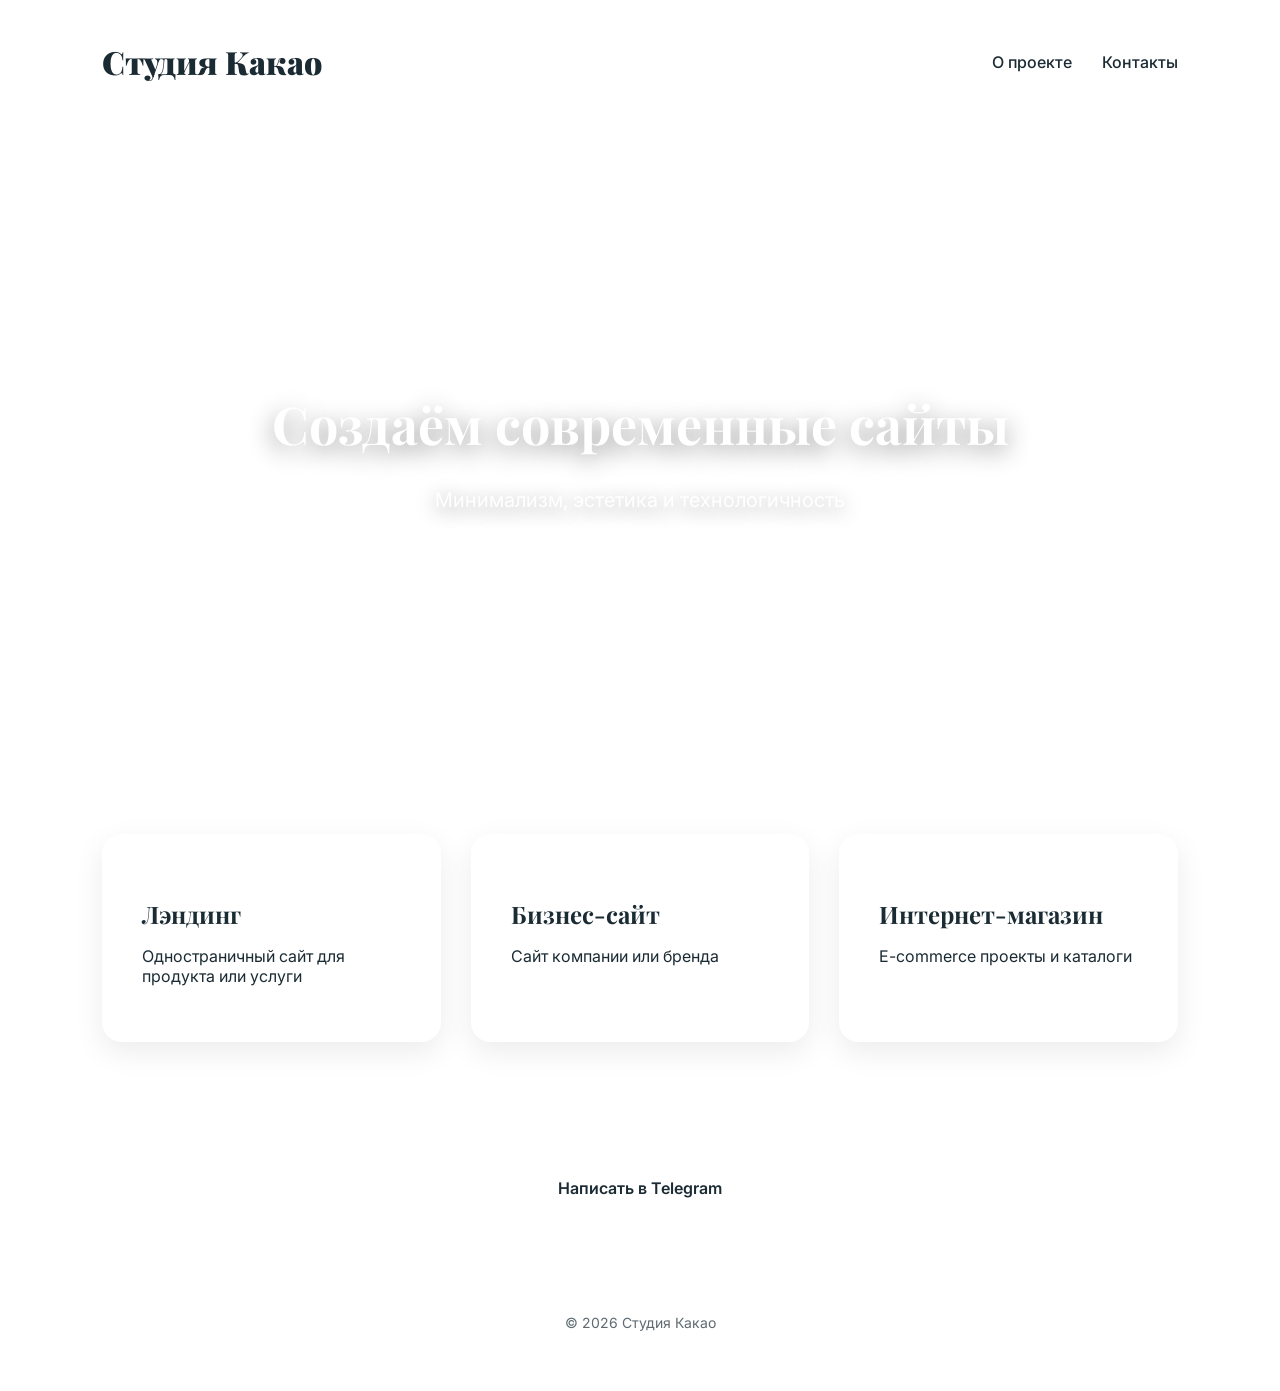
==== index.html @ 7299451a "Add files via upload" ====
<!DOCTYPE html>

<html lang="ru">
<head>

<meta charset="UTF-8">
<meta name="viewport" content="width=device-width, initial-scale=1.0">

<title>Студия Какао</title>

<link href="https://fonts.googleapis.com/css2?family=Playfair+Display:wght@600;700;900&family=Inter:wght@300;400;500;600&display=swap" rel="stylesheet">

<link rel="stylesheet" href="style.css">

</head>

<body>

<nav>

<div class="logo">
<svg width="240" height="60" viewBox="0 0 240 60">
<text x="0" y="45" font-family="Playfair Display" font-size="32" font-weight="900" fill="#1B2B34">
Студия Какао
</text>
</svg>
</div>

<ul>
<li><a href="about.html">О проекте</a></li>
<li><a href="contacts.html">Контакты</a></li>
</ul>

</nav>

<section class="hero">

<h1 class="fade-in">
Создаём современные сайты
</h1>

<p class="fade-in">
Минимализм, эстетика и технологичность
</p>

</section>

<section class="services">

<div class="service-card fade-in">
<h3>Лэндинг</h3>
<p>Одностраничный сайт для продукта или услуги</p>
</div>

<div class="service-card fade-in">
<h3>Бизнес-сайт</h3>
<p>Сайт компании или бренда</p>
</div>

<div class="service-card fade-in">
<h3>Интернет-магазин</h3>
<p>E-commerce проекты и каталоги</p>
</div>

</section>

<a class="telegram-button fade-in"
href="https://t.me/YOUR_USERNAME"
target="_blank">

Написать в Telegram

</a>

<footer>
© 2026 Студия Какао
</footer>

<script src="script.js"></script>

</body>
</html>
---- style.css ----
/* Базовые стили */

body{
margin:0;
font-family:Inter,sans-serif;

background:url(background.jpg);
background-size:cover;
background-position:center;
background-attachment:fixed;

color:#1B2B34;
}

/* Навигация */

nav{
display:flex;
justify-content:space-between;
align-items:center;
padding:30px 8%;
}

nav ul{
display:flex;
gap:30px;
list-style:none;
margin:0;
padding:0;
}

nav a{
text-decoration:none;
color:#1B2B34;
font-weight:500;
transition:0.3s;
}

nav a:hover{
opacity:0.7;
}

/* Hero */

.hero{
height:70vh;
display:flex;
flex-direction:column;
justify-content:center;
align-items:center;
text-align:center;
padding:0 20px;
}

.hero h1{
font-size:52px;
font-family:Playfair Display,serif;
color:#ffffff;
text-shadow:0 6px 25px rgba(0,0,0,0.45);
margin-bottom:10px;
}

.hero p{
color:#ffffff;
font-size:20px;
text-shadow:0 4px 20px rgba(0,0,0,0.45);
max-width:600px;
}

/* Блок услуг */

.services{
display:grid;
grid-template-columns:repeat(auto-fit,minmax(250px,1fr));
gap:30px;
padding:80px 8%;
}

.service-card{
background:rgba(255,255,255,0.35);
backdrop-filter:blur(12px);
padding:40px;
border-radius:20px;
transition:0.35s;
box-shadow:0 10px 30px rgba(0,0,0,0.08);
}

.service-card:hover{
transform:translateY(-8px);
box-shadow:0 20px 45px rgba(0,0,0,0.15);
}

.service-card h3{
font-family:Playfair Display,serif;
font-size:24px;
margin-bottom:10px;
}

/* Кнопка Telegram */

.telegram-button{
display:block;
margin:40px auto;
width:240px;
text-align:center;
padding:16px;

border-radius:40px;

background:rgba(255,255,255,0.45);
backdrop-filter:blur(14px);

text-decoration:none;

color:#1B2B34;
font-weight:600;

transition:0.3s;
}

.telegram-button:hover{
transform:scale(1.05);
box-shadow:0 10px 25px rgba(0,0,0,0.15);
}

/* Страницы */

.page{
padding:120px 8%;
max-width:900px;
margin:auto;
}

.page h1{
font-family:Playfair Display,serif;
font-size:44px;
margin-bottom:20px;
}

/* Блоки "о проекте" */

.about-grid{
display:grid;
grid-template-columns:repeat(auto-fit,minmax(250px,1fr));
gap:30px;
margin-top:40px;
}

.about-card{
background:rgba(255,255,255,0.35);
padding:30px;
border-radius:16px;
transition:0.35s;
box-shadow:0 10px 30px rgba(0,0,0,0.08);
}

.about-card:hover{
transform:translateY(-8px);
box-shadow:0 20px 40px rgba(0,0,0,0.12);
}

.about-card h3{
font-family:Playfair Display,serif;
margin-bottom:10px;
}

/* Контакты */

.contact-card{
margin-top:20px;
padding:20px;
background:rgba(255,255,255,0.45);
border-radius:14px;
box-shadow:0 8px 25px rgba(0,0,0,0.08);
}

.contact-card a{
color:#1B2B34;
text-decoration:none;
font-weight:500;
}

.contact-card a:hover{
text-decoration:underline;
}

/* Footer */

footer{
text-align:center;
padding:60px 0;
opacity:0.7;
font-size:14px;
}

/* Анимация появления */

.fade-in{
opacity:0;
transform:translateY(40px);
transition:1s;
}

.fade-in.visible{
opacity:1;
transform:none;
}

/* Адаптивность */

@media(max-width:768px){

.hero h1{
font-size:36px;
}

.hero p{
font-size:18px;
}

nav{
flex-direction:column;
gap:15px;
}

.services{
padding:60px 6%;
}

.page{
padding:100px 6%;
}

}
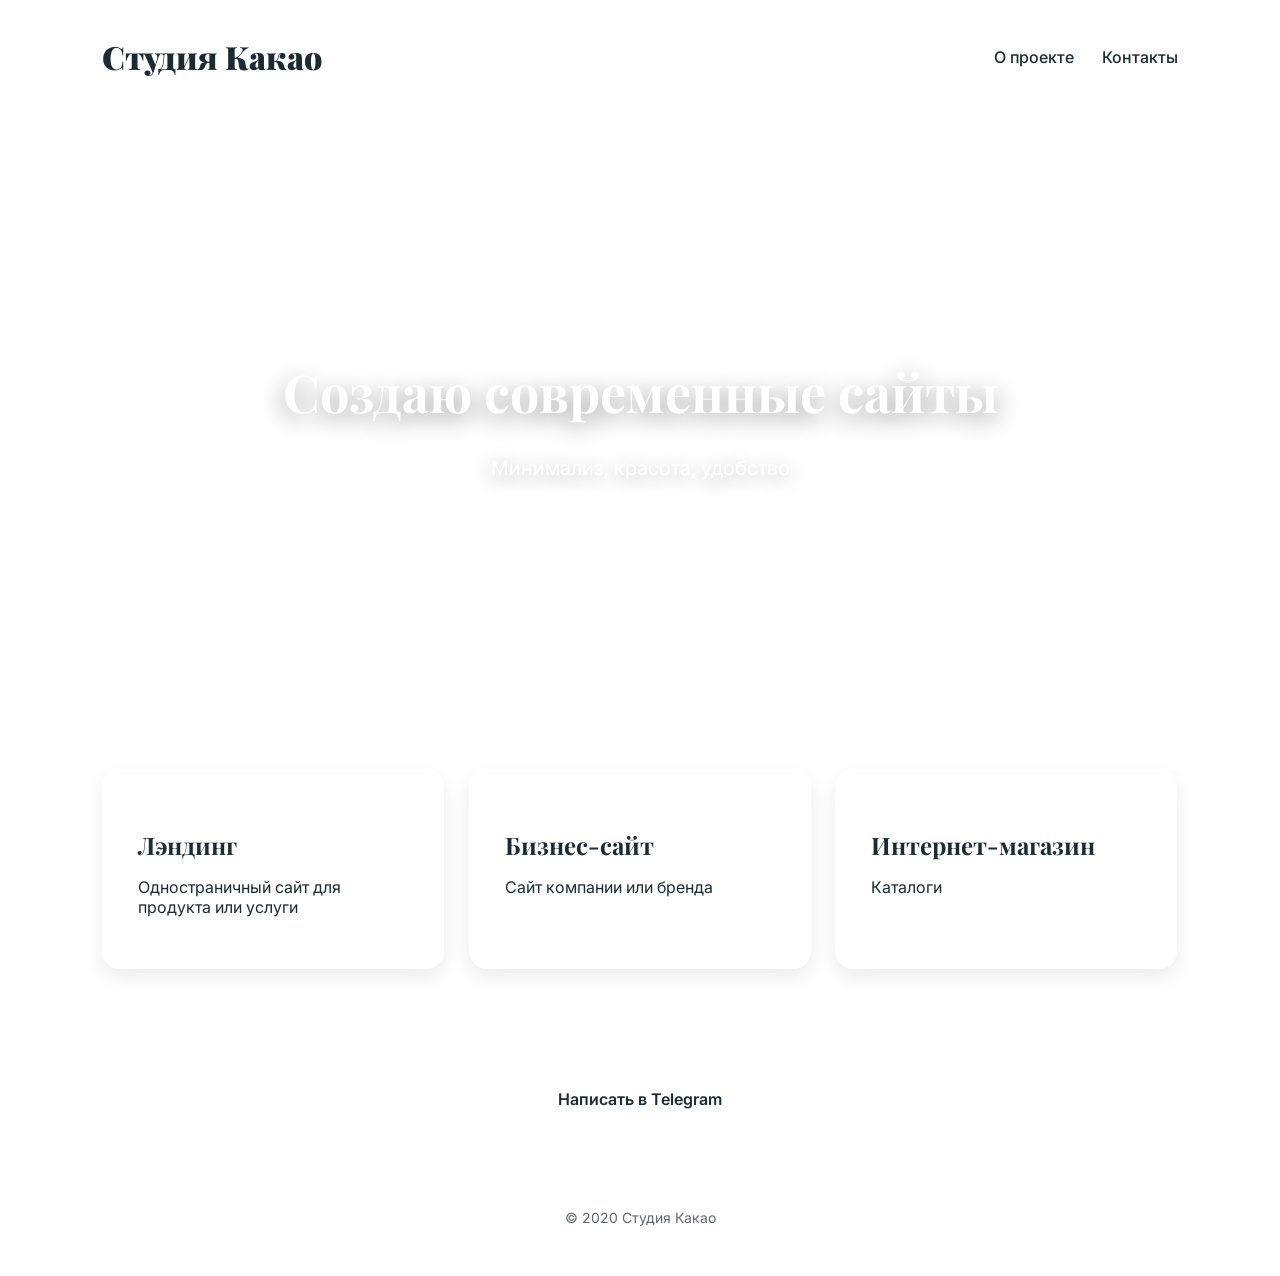
==== commit 7645a2ee: "Update index.html" ====
--- a/index.html
+++ b/index.html
@@ -36,11 +36,11 @@
 <section class="hero">
 
 <h1 class="fade-in">
-Создаём современные сайты
+Создаю современные сайты
 </h1>
 
 <p class="fade-in">
-Минимализм, эстетика и технологичность
+Минимализ, красота, удобство
 </p>
 
 </section>
@@ -59,7 +59,7 @@
 
 <div class="service-card fade-in">
 <h3>Интернет-магазин</h3>
-<p>E-commerce проекты и каталоги</p>
+<p>Каталоги</p>
 </div>
 
 </section>
@@ -73,10 +73,11 @@
 </a>
 
 <footer>
-© 2026 Студия Какао
+© 2020 Студия Какао
 </footer>
 
 <script src="script.js"></script>
 
 </body>
 </html>
+
--- a/style.css
+++ b/style.css
@@ -7,9 +7,9 @@
 background:url(background.jpg);
 background-size:cover;
 background-position:center;
-background-attachment:fixed;
 
 color:#1B2B34;
+overflow-x:hidden;
 }
 
 /* Навигация */
@@ -18,12 +18,12 @@
 display:flex;
 justify-content:space-between;
 align-items:center;
-padding:30px 8%;
+padding:25px 8%;
 }
 
 nav ul{
 display:flex;
-gap:30px;
+gap:28px;
 list-style:none;
 margin:0;
 padding:0;
@@ -33,17 +33,17 @@
 text-decoration:none;
 color:#1B2B34;
 font-weight:500;
-transition:0.3s;
+transition:opacity .3s;
 }
 
 nav a:hover{
-opacity:0.7;
-}
-
-/* Hero */
+opacity:.7;
+}
+
+/* HERO */
 
 .hero{
-height:70vh;
+min-height:65vh;
 display:flex;
 flex-direction:column;
 justify-content:center;
@@ -53,182 +53,278 @@
 }
 
 .hero h1{
+
 font-size:52px;
 font-family:Playfair Display,serif;
+
 color:#ffffff;
-text-shadow:0 6px 25px rgba(0,0,0,0.45);
+
+text-shadow:0 6px 25px rgba(0,0,0,.45);
+
 margin-bottom:10px;
 }
 
 .hero p{
+
 color:#ffffff;
+
 font-size:20px;
-text-shadow:0 4px 20px rgba(0,0,0,0.45);
+
+text-shadow:0 4px 20px rgba(0,0,0,.45);
+
 max-width:600px;
+
 }
 
 /* Блок услуг */
 
 .services{
+
 display:grid;
 grid-template-columns:repeat(auto-fit,minmax(250px,1fr));
-gap:30px;
-padding:80px 8%;
+
+gap:24px;
+
+padding:70px 8%;
+
 }
 
 .service-card{
-background:rgba(255,255,255,0.35);
-backdrop-filter:blur(12px);
-padding:40px;
-border-radius:20px;
-transition:0.35s;
-box-shadow:0 10px 30px rgba(0,0,0,0.08);
+
+background:rgba(255,255,255,.35);
+
+padding:36px;
+
+border-radius:18px;
+
+transition:transform .25s;
+
+box-shadow:0 8px 20px rgba(0,0,0,.08);
+
 }
 
 .service-card:hover{
-transform:translateY(-8px);
-box-shadow:0 20px 45px rgba(0,0,0,0.15);
+
+transform:translateY(-6px);
+
 }
 
 .service-card h3{
+
 font-family:Playfair Display,serif;
+
 font-size:24px;
+
 margin-bottom:10px;
-}
-
-/* Кнопка Telegram */
+
+}
+
+/* Telegram кнопка */
 
 .telegram-button{
+
 display:block;
-margin:40px auto;
-width:240px;
+
+margin:35px auto;
+
+width:220px;
+
 text-align:center;
-padding:16px;
+
+padding:15px;
 
 border-radius:40px;
 
-background:rgba(255,255,255,0.45);
-backdrop-filter:blur(14px);
+background:rgba(255,255,255,.45);
 
 text-decoration:none;
 
 color:#1B2B34;
+
 font-weight:600;
 
-transition:0.3s;
+transition:transform .25s;
+
 }
 
 .telegram-button:hover{
+
 transform:scale(1.05);
-box-shadow:0 10px 25px rgba(0,0,0,0.15);
-}
-
-/* Страницы */
+
+}
+
+/* Страница */
 
 .page{
-padding:120px 8%;
+
+padding:110px 8%;
+
 max-width:900px;
+
 margin:auto;
+
 }
 
 .page h1{
+
 font-family:Playfair Display,serif;
+
 font-size:44px;
+
 margin-bottom:20px;
-}
-
-/* Блоки "о проекте" */
+
+}
+
+/* Карточки */
 
 .about-grid{
+
 display:grid;
+
 grid-template-columns:repeat(auto-fit,minmax(250px,1fr));
-gap:30px;
-margin-top:40px;
+
+gap:24px;
+
+margin-top:35px;
+
 }
 
 .about-card{
-background:rgba(255,255,255,0.35);
-padding:30px;
+
+background:rgba(255,255,255,.35);
+
+padding:28px;
+
 border-radius:16px;
-transition:0.35s;
-box-shadow:0 10px 30px rgba(0,0,0,0.08);
+
+transition:transform .25s;
+
+box-shadow:0 8px 20px rgba(0,0,0,.08);
+
 }
 
 .about-card:hover{
-transform:translateY(-8px);
-box-shadow:0 20px 40px rgba(0,0,0,0.12);
+
+transform:translateY(-6px);
+
 }
 
 .about-card h3{
+
 font-family:Playfair Display,serif;
+
 margin-bottom:10px;
+
 }
 
 /* Контакты */
 
 .contact-card{
-margin-top:20px;
-padding:20px;
-background:rgba(255,255,255,0.45);
+
+margin-top:18px;
+
+padding:18px;
+
+background:rgba(255,255,255,.45);
+
 border-radius:14px;
-box-shadow:0 8px 25px rgba(0,0,0,0.08);
+
+box-shadow:0 6px 16px rgba(0,0,0,.08);
+
 }
 
 .contact-card a{
+
 color:#1B2B34;
+
 text-decoration:none;
+
 font-weight:500;
+
 }
 
 .contact-card a:hover{
+
 text-decoration:underline;
+
 }
 
 /* Footer */
 
 footer{
+
 text-align:center;
-padding:60px 0;
-opacity:0.7;
+
+padding:50px 0;
+
+opacity:.7;
+
 font-size:14px;
+
 }
 
 /* Анимация появления */
 
 .fade-in{
+
 opacity:0;
-transform:translateY(40px);
-transition:1s;
+
+transform:translateY(30px);
+
+transition:opacity .6s ease, transform .6s ease;
+
+will-change:opacity, transform;
+
 }
 
 .fade-in.visible{
+
 opacity:1;
+
 transform:none;
-}
-
-/* Адаптивность */
+
+}
+
+/* Мобильная оптимизация */
 
 @media(max-width:768px){
 
 .hero h1{
-font-size:36px;
+
+font-size:34px;
+
 }
 
 .hero p{
+
 font-size:18px;
+
 }
 
 nav{
+
 flex-direction:column;
+
 gap:15px;
+
 }
 
 .services{
-padding:60px 6%;
+
+padding:50px 6%;
+
 }
 
 .page{
-padding:100px 6%;
-}
-
-}
+
+padding:90px 6%;
+
+}
+
+.service-card{
+
+padding:28px;
+
+}
+
+}
